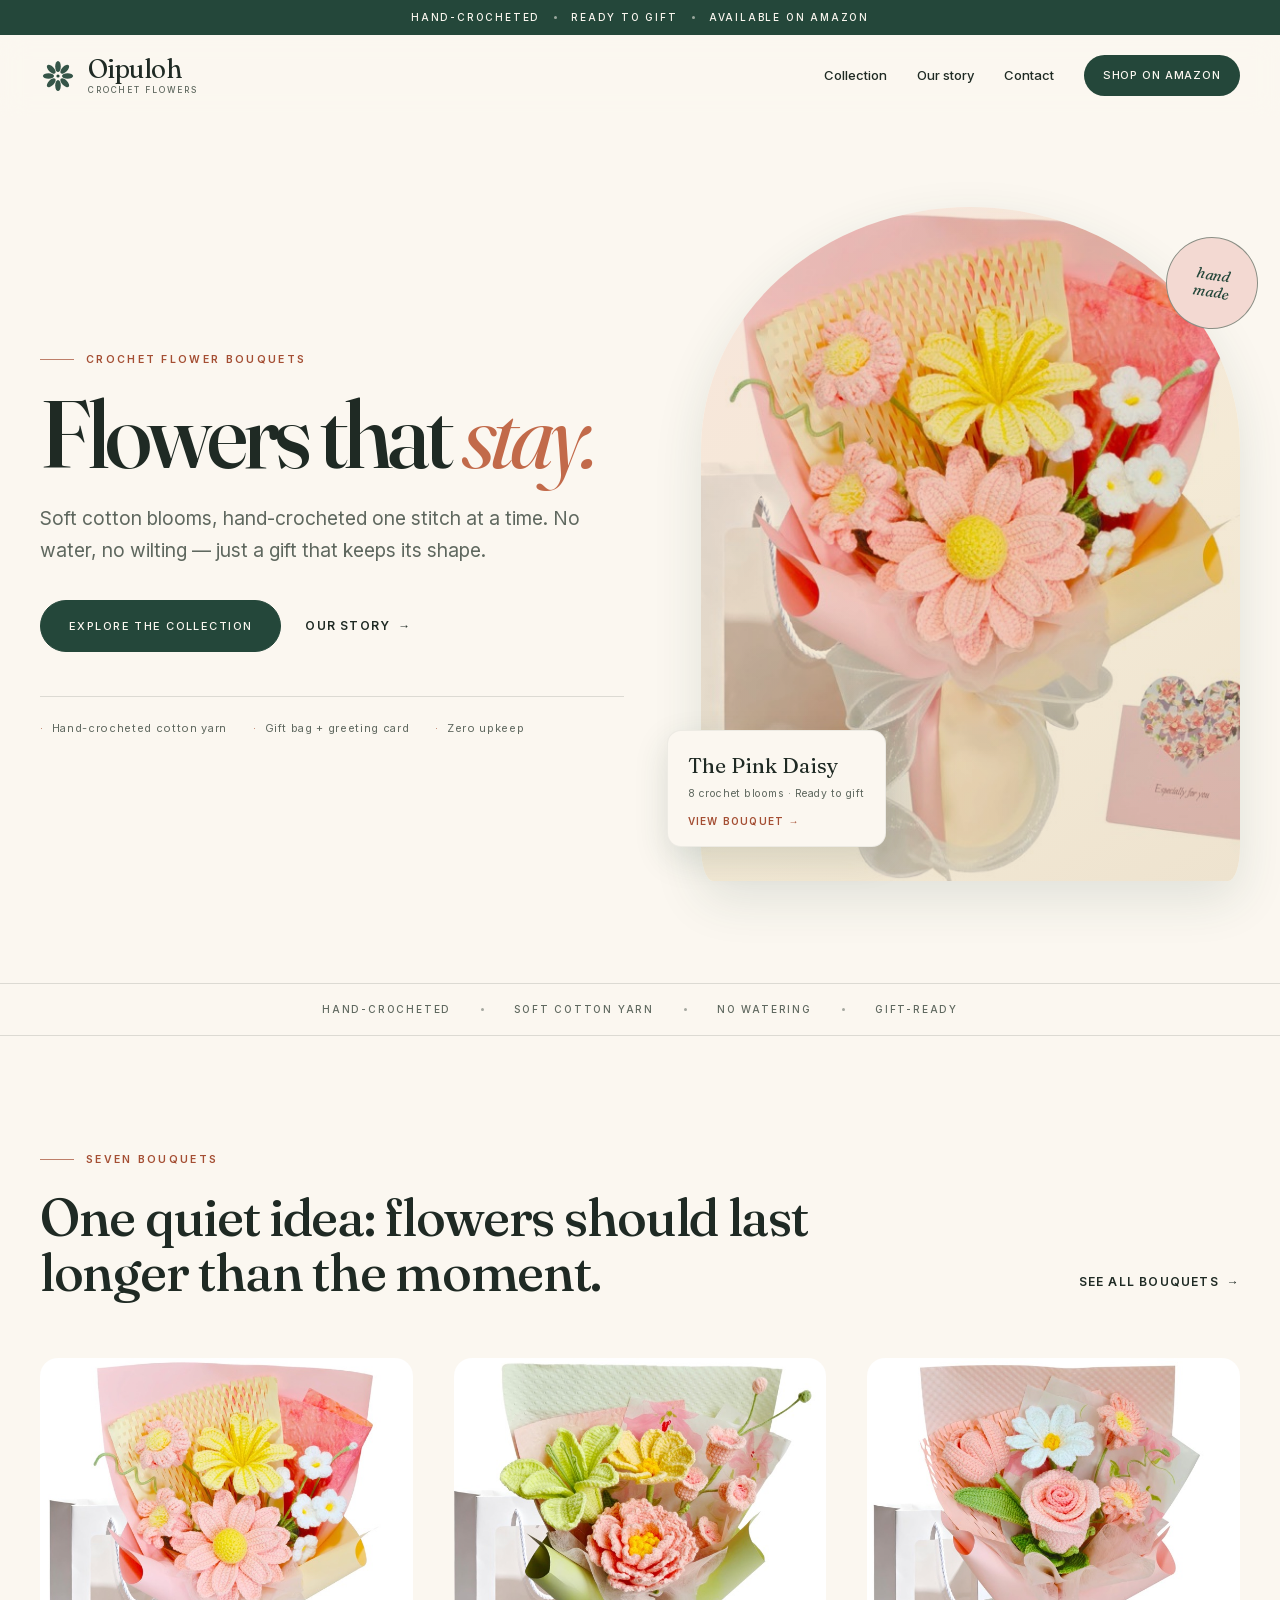
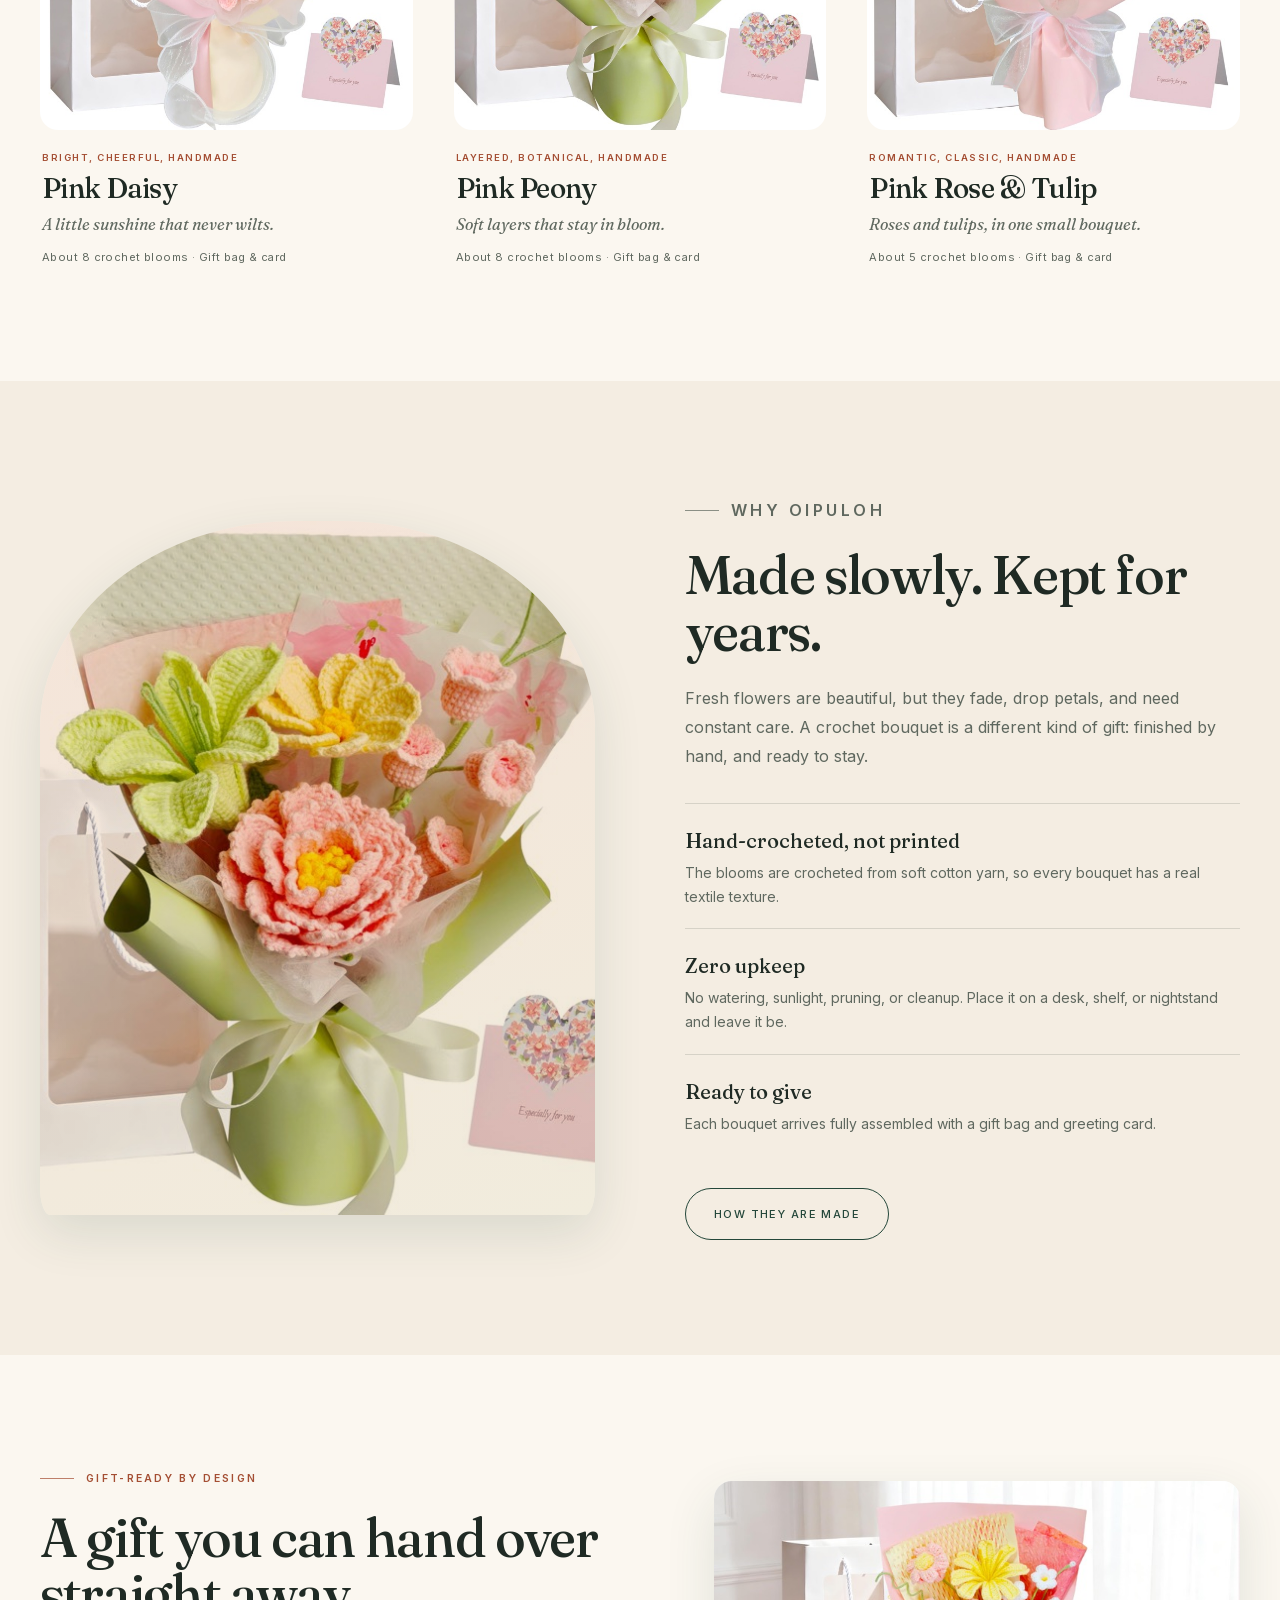
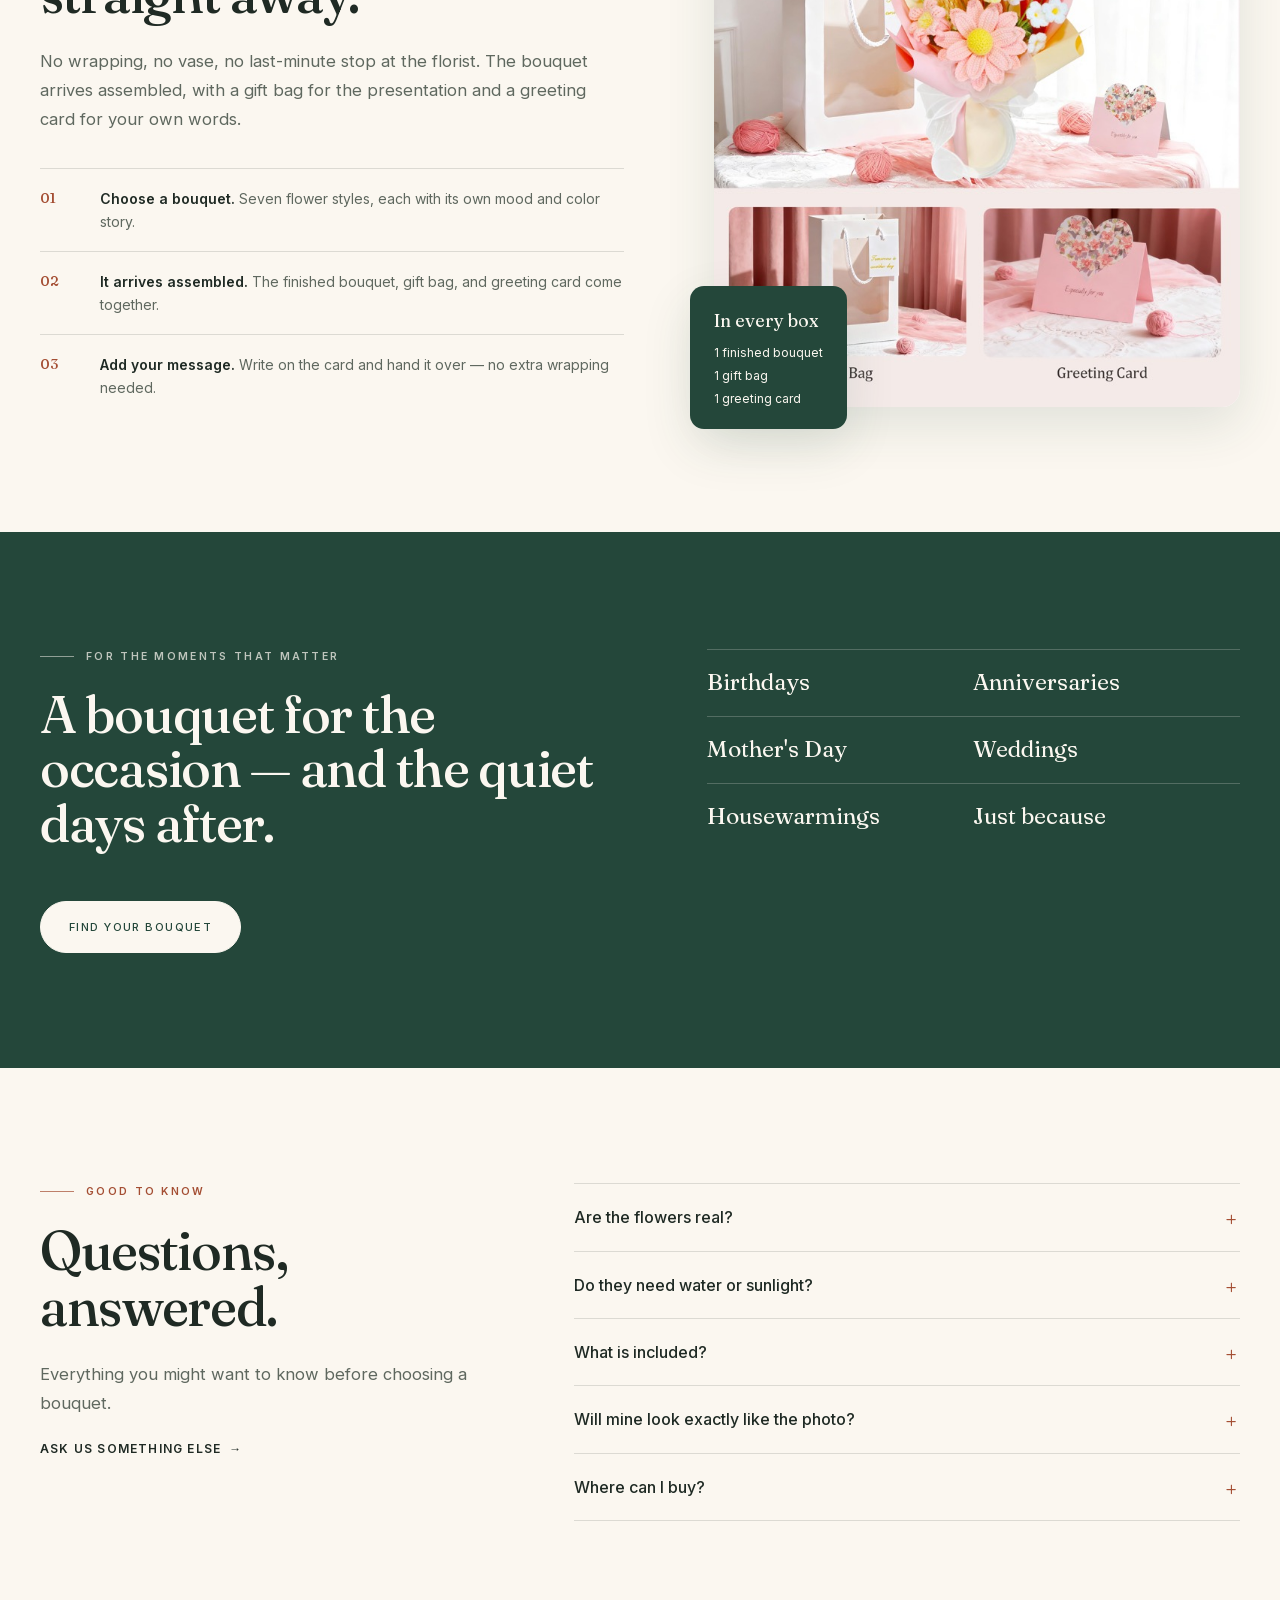
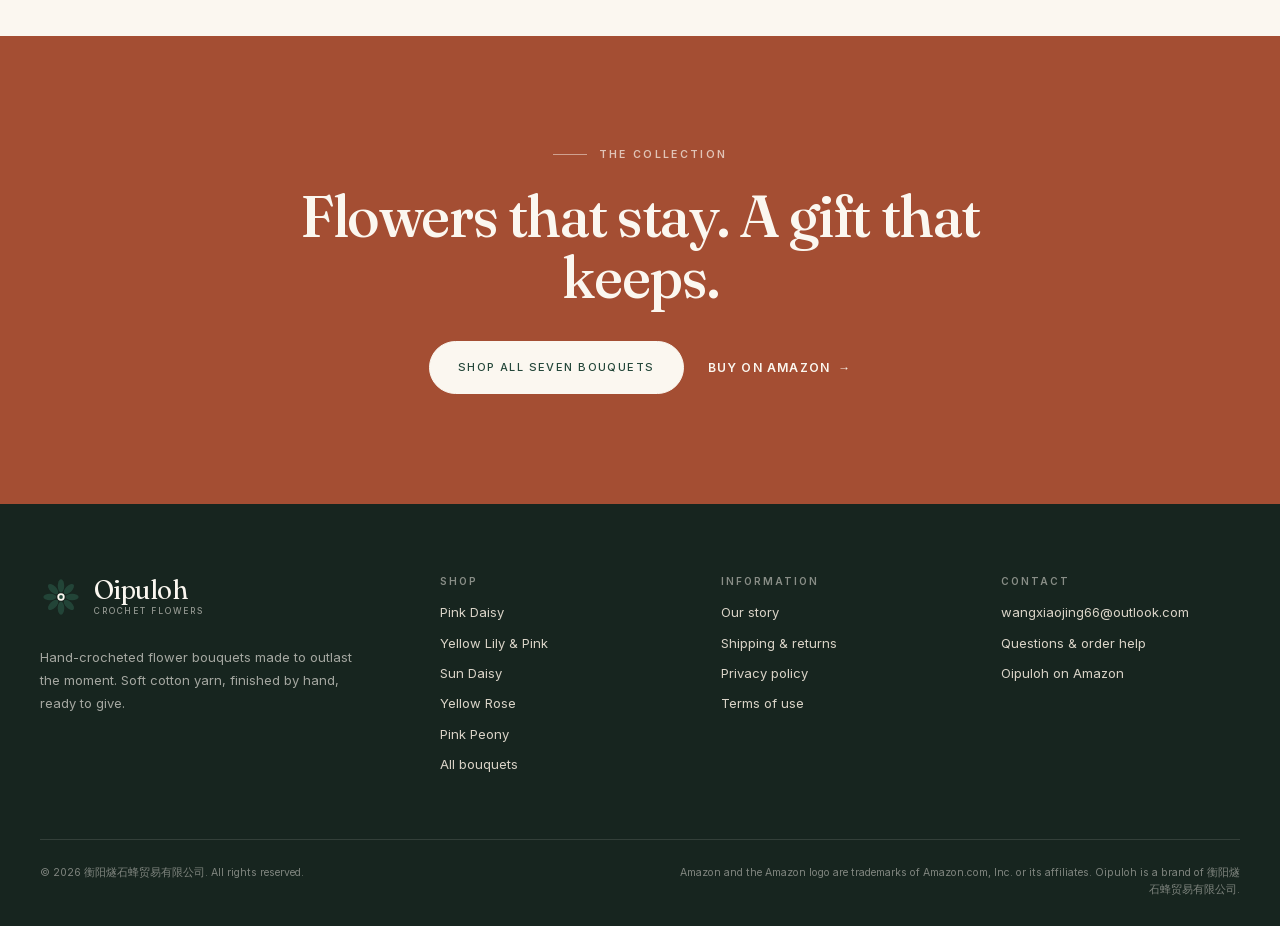
==== index.html @ 3c50ec7c "Oipuloh brand website" ====
<!doctype html>
<html lang="en">
<head>
  <meta charset="utf-8">
  <meta name="viewport" content="width=device-width, initial-scale=1">
  <title>Oipuloh — Hand-crocheted flower bouquets that stay</title>
  <meta name="description" content="Oipuloh makes hand-crocheted flower bouquets from soft cotton yarn. No water, no wilting — each arrives with a gift bag and greeting card.">
  <link rel="canonical" href="https://wangxiaojing66.github.io/oipuloh-site/">
  <meta property="og:type" content="website">
  <meta property="og:site_name" content="Oipuloh">
  <meta property="og:title" content="Oipuloh — Hand-crocheted flower bouquets that stay">
  <meta property="og:description" content="Oipuloh makes hand-crocheted flower bouquets from soft cotton yarn. No water, no wilting — each arrives with a gift bag and greeting card.">
  <meta property="og:url" content="https://wangxiaojing66.github.io/oipuloh-site/">
  <meta property="og:image" content="https://wangxiaojing66.github.io/oipuloh-site/assets/img/daisy-main-1400.jpg">
  <meta name="twitter:card" content="summary_large_image">
  <meta name="theme-color" content="#24473A">
  <link rel="icon" href="assets/img/favicon.svg" type="image/svg+xml">
  <link rel="stylesheet" href="assets/css/styles.css">
  <script>
    if (!new URLSearchParams(location.search).has("static")) document.documentElement.classList.add("js");
  </script>
  <script type="application/ld+json">{"@context":"https://schema.org","@type":"Organization","name":"衡阳燧石蜂贸易有限公司","url":"https://wangxiaojing66.github.io/oipuloh-site/","email":"wangxiaojing66@outlook.com","brand":{"@type":"Brand","name":"Oipuloh"},"logo":"https://wangxiaojing66.github.io/oipuloh-site/assets/img/favicon.svg","description":"Oipuloh makes hand-crocheted flower bouquets from soft cotton yarn. No water, no wilting — each arrives with a gift bag and greeting card."}</script>
</head>
<body class="">
  <a class="skip-link" href="#main">Skip to content</a>
  
<div class="announcement">
  <span>Hand-crocheted</span><span class="dot" aria-hidden="true"></span>
  <span>Ready to gift</span><span class="dot" aria-hidden="true"></span>
  <span>Available on Amazon</span>
</div>
<header class="site-header" id="siteHeader">
  <div class="shell header-inner">
    <a class="brand" href="index.html" aria-label="Oipuloh home">
      <svg class="logo-mark" width="36" height="36" viewBox="0 0 40 40" aria-hidden="true" focusable="false"><g fill="currentColor" opacity=".92"><ellipse cx="20" cy="9.4" rx="3.1" ry="6.2" transform="rotate(0 20 20)"/><ellipse cx="20" cy="9.4" rx="3.1" ry="6.2" transform="rotate(45 20 20)"/><ellipse cx="20" cy="9.4" rx="3.1" ry="6.2" transform="rotate(90 20 20)"/><ellipse cx="20" cy="9.4" rx="3.1" ry="6.2" transform="rotate(135 20 20)"/><ellipse cx="20" cy="9.4" rx="3.1" ry="6.2" transform="rotate(180 20 20)"/><ellipse cx="20" cy="9.4" rx="3.1" ry="6.2" transform="rotate(225 20 20)"/><ellipse cx="20" cy="9.4" rx="3.1" ry="6.2" transform="rotate(270 20 20)"/><ellipse cx="20" cy="9.4" rx="3.1" ry="6.2" transform="rotate(315 20 20)"/></g><circle cx="20" cy="20" r="3.5" fill="var(--paper, #fbf7f0)"/><circle cx="20" cy="20" r="1.8" fill="currentColor"/></svg>
      <span class="brand-type">
        <span class="brand-name">Oipuloh</span>
        <span class="brand-sub">crochet flowers</span>
      </span>
    </a>
    <button class="nav-toggle" type="button" aria-expanded="false" aria-controls="primaryNav">
      <span class="sr-only">Menu</span>
      <span></span><span></span>
    </button>
    <nav class="nav" id="primaryNav" aria-label="Main">
      <a href="collection.html">Collection</a>
      <a href="about.html">Our story</a>
      <a href="contact.html">Contact</a>
      <a class="nav-cta" href="https://www.amazon.com/s?k=Oipuloh" target="_blank" rel="noopener">Shop on Amazon</a>
    </nav>
  </div>
</header>

  <main id="main">

<section class="hero">
  <div class="shell hero-grid">
    <div class="hero-copy">
      <p class="eyebrow"><span class="rule" aria-hidden="true"></span>Crochet flower bouquets</p>
      <h1>Flowers that <em>stay.</em></h1>
      <p class="lede">Soft cotton blooms, hand-crocheted one stitch at a time. No water, no wilting — just a gift that keeps its shape.</p>
      <div class="actions">
        <a class="button" href="collection.html">Explore the collection</a>
        <a class="text-link" href="about.html">Our story <span aria-hidden="true">→</span></a>
      </div>
      <ul class="hero-notes">
        <li>Hand-crocheted cotton yarn</li>
        <li>Gift bag + greeting card</li>
        <li>Zero upkeep</li>
      </ul>
    </div>
    <div class="hero-media">
      <div class="arch arch--hero">
        <img src="assets/img/daisy-main-700.jpg" srcset="assets/img/daisy-main-700.jpg 700w, assets/img/daisy-main-1400.jpg 1400w" sizes="(max-width: 900px) 92vw, 44vw" width="1400" height="1400" alt="Oipuloh Pink Daisy crochet flower bouquet with gift bag and greeting card" loading="eager" decoding="async">
      </div>
      <a class="floating-card" href="product/pink-daisy.html">
        <span class="floating-card-label">The Pink Daisy</span>
        <span class="floating-card-meta">8 crochet blooms · Ready to gift</span>
        <span class="floating-card-link">View bouquet <span aria-hidden="true">→</span></span>
      </a>
      <span class="hero-stamp" aria-hidden="true">hand<br>made</span>
    </div>
  </div>
</section>

<div class="value-strip">
  <div class="shell value-strip-inner">
    <span>Hand-crocheted</span><span class="dot" aria-hidden="true"></span>
    <span>Soft cotton yarn</span><span class="dot" aria-hidden="true"></span>
    <span>No watering</span><span class="dot" aria-hidden="true"></span>
    <span>Gift-ready</span>
  </div>
</div>

<section class="section" id="collection">
  <div class="shell">
    <div class="section-head reveal">
      <div>
        <p class="eyebrow"><span class="rule" aria-hidden="true"></span>Seven bouquets</p>
        <h2>One quiet idea: flowers should last longer than the moment.</h2>
      </div>
      <a class="text-link" href="collection.html">See all bouquets <span aria-hidden="true">→</span></a>
    </div>
    <div class="product-grid product-grid--three">
      
<article class="product-card reveal">
  <a class="product-media" href="product/pink-daisy.html" aria-label="Pink Daisy bouquet">
    <img src="assets/img/daisy-main-700.jpg" srcset="assets/img/daisy-main-700.jpg 700w, assets/img/daisy-main-1400.jpg 1400w" sizes="(max-width: 640px) 88vw, (max-width: 1100px) 44vw, 30vw" width="1400" height="1400" alt="Oipuloh Pink Daisy crochet flower bouquet with a gift bag and greeting card" loading="eager" decoding="async">
  </a>
  <div class="product-card-body">
    <p class="product-kicker">Bright, cheerful, handmade</p>
    <h3><a href="product/pink-daisy.html">Pink Daisy</a></h3>
    <p class="product-tagline">A little sunshine that never wilts.</p>
    <p class="product-meta">About 8 crochet blooms <span aria-hidden="true">·</span> Gift bag &amp; card</p>
  </div>
</article>

<article class="product-card reveal">
  <a class="product-media" href="product/pink-peony.html" aria-label="Pink Peony bouquet">
    <img src="assets/img/peony-main-700.jpg" srcset="assets/img/peony-main-700.jpg 700w, assets/img/peony-main-1400.jpg 1400w" sizes="(max-width: 640px) 88vw, (max-width: 1100px) 44vw, 30vw" width="1400" height="1400" alt="Oipuloh Pink Peony crochet flower bouquet with sage green wrapping" loading="eager" decoding="async">
  </a>
  <div class="product-card-body">
    <p class="product-kicker">Layered, botanical, handmade</p>
    <h3><a href="product/pink-peony.html">Pink Peony</a></h3>
    <p class="product-tagline">Soft layers that stay in bloom.</p>
    <p class="product-meta">About 8 crochet blooms <span aria-hidden="true">·</span> Gift bag &amp; card</p>
  </div>
</article>

<article class="product-card reveal">
  <a class="product-media" href="product/pink-rose-tulip.html" aria-label="Pink Rose &amp; Tulip bouquet">
    <img src="assets/img/tulip-main-700.jpg" srcset="assets/img/tulip-main-700.jpg 700w, assets/img/tulip-main-1400.jpg 1400w" sizes="(max-width: 640px) 88vw, (max-width: 1100px) 44vw, 30vw" width="1400" height="1400" alt="Oipuloh Pink Rose and Tulip crochet flower bouquet" loading="eager" decoding="async">
  </a>
  <div class="product-card-body">
    <p class="product-kicker">Romantic, classic, handmade</p>
    <h3><a href="product/pink-rose-tulip.html">Pink Rose &amp; Tulip</a></h3>
    <p class="product-tagline">Roses and tulips, in one small bouquet.</p>
    <p class="product-meta">About 5 crochet blooms <span aria-hidden="true">·</span> Gift bag &amp; card</p>
  </div>
</article>

    </div>
  </div>
</section>

<section class="section section--tint">
  <div class="shell split">
    <div class="split-media reveal">
      <div class="arch arch--soft">
        <img src="assets/img/peony-main-700.jpg" srcset="assets/img/peony-main-700.jpg 700w, assets/img/peony-main-1400.jpg 1400w" sizes="(max-width: 900px) 92vw, 44vw" width="1400" height="1400" alt="Oipuloh Pink Peony crochet bouquet with sage green wrapping" loading="eager" decoding="async">
      </div>
    </div>
    <div class="split-copy reveal">
      <p class="eyebrow"><span class="rule" aria-hidden="true"></span>Why Oipuloh</p>
      <h2>Made slowly. Kept for years.</h2>
      <p class="lede-sm">Fresh flowers are beautiful, but they fade, drop petals, and need constant care. A crochet bouquet is a different kind of gift: finished by hand, and ready to stay.</p>
      <dl class="value-list">
        <div>
          <dt>Hand-crocheted, not printed</dt>
          <dd>The blooms are crocheted from soft cotton yarn, so every bouquet has a real textile texture.</dd>
        </div>
        <div>
          <dt>Zero upkeep</dt>
          <dd>No watering, sunlight, pruning, or cleanup. Place it on a desk, shelf, or nightstand and leave it be.</dd>
        </div>
        <div>
          <dt>Ready to give</dt>
          <dd>Each bouquet arrives fully assembled with a gift bag and greeting card.</dd>
        </div>
      </dl>
      <a class="button button--ghost" href="about.html">How they are made</a>
    </div>
  </div>
</section>

<section class="section" id="gift">
  <div class="shell gift-grid">
    <div class="gift-copy reveal">
      <p class="eyebrow"><span class="rule" aria-hidden="true"></span>Gift-ready by design</p>
      <h2>A gift you can hand over straight away.</h2>
      <p class="lede-sm">No wrapping, no vase, no last-minute stop at the florist. The bouquet arrives assembled, with a gift bag for the presentation and a greeting card for your own words.</p>
      <ol class="steps">
        <li><span>01</span><p><strong>Choose a bouquet.</strong> Seven flower styles, each with its own mood and color story.</p></li>
        <li><span>02</span><p><strong>It arrives assembled.</strong> The finished bouquet, gift bag, and greeting card come together.</p></li>
        <li><span>03</span><p><strong>Add your message.</strong> Write on the card and hand it over — no extra wrapping needed.</p></li>
      </ol>
    </div>
    <div class="gift-media reveal">
      <div class="gift-photo">
        <img src="assets/img/daisy-alt-700.jpg" srcset="assets/img/daisy-alt-700.jpg 700w, assets/img/daisy-alt-1400.jpg 1400w" sizes="(max-width: 900px) 92vw, 40vw" width="1400" height="1400" alt="Pink Daisy bouquet with clear-window gift bag and heart greeting card" loading="eager" decoding="async">
      </div>
      <div class="gift-note">
        <span class="gift-note-title">In every box</span>
        <span>1 finished bouquet</span>
        <span>1 gift bag</span>
        <span>1 greeting card</span>
      </div>
    </div>
  </div>
</section>

<section class="section section--forest">
  <div class="shell occasions">
    <div class="reveal">
      <p class="eyebrow eyebrow--light"><span class="rule" aria-hidden="true"></span>For the moments that matter</p>
      <h2>A bouquet for the occasion — and the quiet days after.</h2>
    </div>
    <ul class="occasion-list reveal">
      <li>Birthdays</li><li>Anniversaries</li><li>Mother&#x27;s Day</li><li>Weddings</li><li>Housewarmings</li><li>Just because</li>
    </ul>
    <div class="reveal">
      <a class="button button--light" href="collection.html">Find your bouquet</a>
    </div>
  </div>
</section>

<section class="section">
  <div class="shell faq-grid">
    <div class="faq-intro reveal">
      <p class="eyebrow"><span class="rule" aria-hidden="true"></span>Good to know</p>
      <h2>Questions, answered.</h2>
      <p class="lede-sm">Everything you might want to know before choosing a bouquet.</p>
      <a class="text-link" href="contact.html">Ask us something else <span aria-hidden="true">→</span></a>
    </div>
    <div class="faq-list reveal">
      <details>
        <summary>Are the flowers real?</summary>
        <p>They are hand-crocheted from soft cotton yarn — not fresh, dried, or preserved flowers. The texture is textile, and the shape holds.</p>
      </details>
      <details>
        <summary>Do they need water or sunlight?</summary>
        <p>No. The bouquets need no watering, sunlight, pruning, or cleanup. Keep them wherever you would place a small vase.</p>
      </details>
      <details>
        <summary>What is included?</summary>
        <p>One finished bouquet, one gift bag, and one greeting card. The bouquet arrives assembled — it is not a DIY kit.</p>
      </details>
      <details>
        <summary>Will mine look exactly like the photo?</summary>
        <p>Because each bouquet is handmade, stitch detail, flower shape, and color may vary slightly from the photos. That variation is part of the handmade finish.</p>
      </details>
      <details>
        <summary>Where can I buy?</summary>
        <p>Our bouquets are sold on Amazon.com. Price, shipping speed, and availability are shown on each Amazon product page.</p>
      </details>
    </div>
  </div>
</section>

<section class="closing">
  <div class="shell closing-inner reveal">
    <p class="eyebrow eyebrow--light"><span class="rule" aria-hidden="true"></span>The collection</p>
    <h2>Flowers that stay. A gift that keeps.</h2>
    <div class="actions actions--center">
      <a class="button button--light" href="collection.html">Shop all seven bouquets</a>
      <a class="text-link text-link--light" href="https://www.amazon.com/s?k=Oipuloh" target="_blank" rel="noopener">Buy on Amazon <span aria-hidden="true">→</span></a>
    </div>
  </div>
</section>

  </main>
  
<footer class="site-footer">
  <div class="shell footer-grid">
    <div class="footer-brand">
      <a class="brand brand--footer" href="index.html" aria-label="Oipuloh home">
        <svg class="logo-mark" width="42" height="42" viewBox="0 0 40 40" aria-hidden="true" focusable="false"><g fill="currentColor" opacity=".92"><ellipse cx="20" cy="9.4" rx="3.1" ry="6.2" transform="rotate(0 20 20)"/><ellipse cx="20" cy="9.4" rx="3.1" ry="6.2" transform="rotate(45 20 20)"/><ellipse cx="20" cy="9.4" rx="3.1" ry="6.2" transform="rotate(90 20 20)"/><ellipse cx="20" cy="9.4" rx="3.1" ry="6.2" transform="rotate(135 20 20)"/><ellipse cx="20" cy="9.4" rx="3.1" ry="6.2" transform="rotate(180 20 20)"/><ellipse cx="20" cy="9.4" rx="3.1" ry="6.2" transform="rotate(225 20 20)"/><ellipse cx="20" cy="9.4" rx="3.1" ry="6.2" transform="rotate(270 20 20)"/><ellipse cx="20" cy="9.4" rx="3.1" ry="6.2" transform="rotate(315 20 20)"/></g><circle cx="20" cy="20" r="3.5" fill="var(--paper, #fbf7f0)"/><circle cx="20" cy="20" r="1.8" fill="currentColor"/></svg>
        <span class="brand-type">
          <span class="brand-name">Oipuloh</span>
          <span class="brand-sub">crochet flowers</span>
        </span>
      </a>
      <p>Hand-crocheted flower bouquets made to outlast the moment. Soft cotton yarn, finished by hand, ready to give.</p>
    </div>
    <div>
      <h2 class="footer-title">Shop</h2>
      <ul class="footer-list">
        <li><a href="product/pink-daisy.html">Pink Daisy</a></li><li><a href="product/yellow-lily-pink.html">Yellow Lily &amp; Pink</a></li><li><a href="product/sun-daisy.html">Sun Daisy</a></li><li><a href="product/yellow-rose.html">Yellow Rose</a></li><li><a href="product/pink-peony.html">Pink Peony</a></li>
        <li><a href="collection.html">All bouquets</a></li>
      </ul>
    </div>
    <div>
      <h2 class="footer-title">Information</h2>
      <ul class="footer-list">
        <li><a href="about.html">Our story</a></li>
        <li><a href="shipping.html">Shipping &amp; returns</a></li>
        <li><a href="privacy.html">Privacy policy</a></li>
        <li><a href="terms.html">Terms of use</a></li>
      </ul>
    </div>
    <div>
      <h2 class="footer-title">Contact</h2>
      <ul class="footer-list">
        <li><a href="mailto:wangxiaojing66@outlook.com">wangxiaojing66@outlook.com</a></li>
        <li><a href="contact.html">Questions &amp; order help</a></li>
        <li><a href="https://www.amazon.com/s?k=Oipuloh" target="_blank" rel="noopener">Oipuloh on Amazon</a></li>
      </ul>
    </div>
  </div>
  <div class="shell footer-bottom">
    <p>&copy; 2026 衡阳燧石蜂贸易有限公司. All rights reserved.</p>
    <p class="fine">Amazon and the Amazon logo are trademarks of Amazon.com, Inc. or its affiliates. Oipuloh is a brand of 衡阳燧石蜂贸易有限公司.</p>
  </div>
</footer>

  <script src="assets/js/site.js" defer></script>
</body>
</html>
---- assets/css/styles.css ----
@font-face {
  font-family: "Fraunces";
  font-style: normal;
  font-weight: 100 900;
  font-display: swap;
  src: url("../fonts/fraunces-latin.woff2") format("woff2");
}

@font-face {
  font-family: "Fraunces";
  font-style: italic;
  font-weight: 100 900;
  font-display: swap;
  src: url("../fonts/fraunces-italic-latin.woff2") format("woff2");
}

@font-face {
  font-family: "Inter";
  font-style: normal;
  font-weight: 100 900;
  font-display: swap;
  src: url("../fonts/inter-latin.woff2") format("woff2");
}

:root {
  --paper: #fbf7f0;
  --paper-deep: #f4ede2;
  --ink: #1f2a24;
  --muted: #5f685f;
  --forest: #24473a;
  --forest-deep: #17251f;
  --terracotta: #a44e33;
  --terracotta-soft: #c26a4a;
  --blush: #f3d9d2;
  --line: rgba(31, 42, 36, 0.14);
  --line-light: rgba(251, 247, 240, 0.22);
  --shadow: 0 18px 50px rgba(36, 71, 58, 0.12);
  --serif: "Fraunces", "Iowan Old Style", "Palatino Linotype", "Songti SC", "Noto Serif CJK SC", Georgia, serif;
  --sans: "Inter", -apple-system, BlinkMacSystemFont, "Segoe UI", "PingFang SC", "Hiragino Sans GB", "Microsoft YaHei", Helvetica, Arial, sans-serif;
}

*,
*::before,
*::after {
  box-sizing: border-box;
}

html {
  scroll-behavior: smooth;
}

body {
  margin: 0;
  background: var(--paper);
  color: var(--ink);
  font-family: var(--sans);
  font-size: 16px;
  line-height: 1.65;
  -webkit-font-smoothing: antialiased;
  text-rendering: optimizeLegibility;
}

img {
  display: block;
  max-width: 100%;
  height: auto;
}

a {
  color: inherit;
  text-decoration-thickness: 1px;
  text-underline-offset: 4px;
}

button {
  font: inherit;
  color: inherit;
}

h1,
h2,
h3 {
  margin: 0;
  font-family: var(--serif);
  font-weight: 500;
  letter-spacing: -0.025em;
  line-height: 1.05;
}

p {
  margin: 0 0 1em;
}

p:last-child {
  margin-bottom: 0;
}

.shell {
  width: min(1200px, calc(100% - 56px));
  margin: 0 auto;
}

.narrow {
  max-width: 760px;
}

.center {
  text-align: center;
}

.sr-only {
  position: absolute;
  width: 1px;
  height: 1px;
  padding: 0;
  margin: -1px;
  overflow: hidden;
  clip: rect(0, 0, 0, 0);
  white-space: nowrap;
  border: 0;
}

.skip-link {
  position: fixed;
  top: 12px;
  left: 12px;
  z-index: 100;
  padding: 10px 16px;
  border-radius: 999px;
  background: var(--ink);
  color: var(--paper);
  font-size: 12px;
  transform: translateY(-160%);
  transition: transform 0.2s ease;
}

.skip-link:focus {
  transform: translateY(0);
}

:focus-visible {
  outline: 2px solid var(--terracotta-soft);
  outline-offset: 4px;
}

.announcement {
  display: flex;
  align-items: center;
  justify-content: center;
  gap: 14px;
  padding: 9px 18px;
  background: var(--forest);
  color: var(--paper);
  font-size: 10px;
  font-weight: 500;
  letter-spacing: 0.18em;
  text-transform: uppercase;
}

.dot {
  width: 3px;
  height: 3px;
  border-radius: 50%;
  background: currentColor;
  opacity: 0.55;
}

.site-header {
  position: sticky;
  top: 0;
  z-index: 40;
  background: rgba(251, 247, 240, 0.88);
  border-bottom: 1px solid transparent;
  backdrop-filter: blur(14px);
  transition: border-color 0.25s ease, box-shadow 0.25s ease;
}

.site-header.is-scrolled {
  border-bottom-color: var(--line);
  box-shadow: 0 10px 30px rgba(36, 71, 58, 0.06);
}

.header-inner {
  display: flex;
  align-items: center;
  justify-content: space-between;
  gap: 24px;
  min-height: 82px;
}

.brand {
  display: inline-flex;
  align-items: center;
  gap: 12px;
  text-decoration: none;
}

.logo-mark {
  flex: none;
  color: var(--forest);
}

.brand-type {
  display: flex;
  flex-direction: column;
  line-height: 1;
}

.brand-name {
  font-family: var(--serif);
  font-size: 26px;
  letter-spacing: -0.02em;
}

.brand-sub {
  margin-top: 4px;
  font-size: 8.5px;
  font-weight: 500;
  letter-spacing: 0.22em;
  text-transform: uppercase;
  color: var(--muted);
}

.nav {
  display: flex;
  align-items: center;
  gap: 30px;
  font-size: 13px;
  font-weight: 500;
}

.nav > a {
  position: relative;
  text-decoration: none;
}

.nav > a:not(.nav-cta)::after {
  content: "";
  position: absolute;
  left: 0;
  right: 0;
  bottom: -5px;
  height: 1px;
  background: currentColor;
  transform: scaleX(0);
  transform-origin: left;
  transition: transform 0.25s ease;
}

.nav > a:not(.nav-cta):hover::after,
.nav > a[aria-current="page"]:not(.nav-cta)::after {
  transform: scaleX(1);
}

.nav-cta {
  padding: 11px 19px;
  border-radius: 999px;
  background: var(--forest);
  color: var(--paper);
  font-size: 11px;
  letter-spacing: 0.08em;
  text-transform: uppercase;
  transition: background 0.2s ease, transform 0.2s ease;
}

.nav-cta:hover {
  background: var(--forest-deep);
  transform: translateY(-1px);
}

.nav-toggle {
  display: none;
  width: 42px;
  height: 42px;
  padding: 0;
  border: 1px solid var(--line);
  border-radius: 50%;
  background: transparent;
  cursor: pointer;
}

.nav-toggle span:not(.sr-only) {
  display: block;
  width: 16px;
  height: 1px;
  margin: 4px auto;
  background: var(--ink);
  transition: transform 0.2s ease;
}

.nav-toggle[aria-expanded="true"] span:nth-of-type(2) {
  transform: translateY(2.5px) rotate(45deg);
}

.nav-toggle[aria-expanded="true"] span:nth-of-type(3) {
  transform: translateY(-2.5px) rotate(-45deg);
}

.hero {
  padding: clamp(52px, 7vw, 92px) 0 clamp(64px, 8vw, 108px);
}

.hero-grid {
  display: grid;
  grid-template-columns: 1.04fr 0.96fr;
  gap: clamp(40px, 6vw, 84px);
  align-items: center;
}

.eyebrow {
  display: flex;
  align-items: center;
  gap: 12px;
  margin: 0 0 22px;
  color: var(--terracotta);
  font-size: 10.5px;
  font-weight: 600;
  letter-spacing: 0.22em;
  text-transform: uppercase;
}

.eyebrow--light {
  color: rgba(251, 247, 240, 0.72);
}

.eyebrow--center {
  justify-content: center;
}

.rule {
  display: inline-block;
  width: 34px;
  height: 1px;
  background: currentColor;
  opacity: 0.7;
}

.hero h1 {
  margin-bottom: 26px;
  font-size: clamp(58px, 7.4vw, 106px);
  line-height: 0.92;
  letter-spacing: -0.045em;
}

.hero h1 em {
  color: var(--terracotta-soft);
  font-style: italic;
  font-weight: 400;
}

.lede {
  max-width: 540px;
  color: var(--muted);
  font-size: clamp(17px, 1.5vw, 20px);
  line-height: 1.65;
}

.lede-sm {
  max-width: 600px;
  color: var(--muted);
  font-size: 16.5px;
  line-height: 1.75;
}

.actions {
  display: flex;
  flex-wrap: wrap;
  align-items: center;
  gap: 24px;
  margin-top: 34px;
}

.actions--center {
  justify-content: center;
}

.button {
  display: inline-flex;
  align-items: center;
  justify-content: center;
  gap: 10px;
  padding: 16px 28px;
  border: 1px solid var(--forest);
  border-radius: 999px;
  background: var(--forest);
  color: var(--paper);
  font-size: 11px;
  font-weight: 500;
  letter-spacing: 0.13em;
  text-decoration: none;
  text-transform: uppercase;
  transition: background 0.2s ease, color 0.2s ease, transform 0.2s ease;
}

.button:hover {
  background: var(--forest-deep);
  transform: translateY(-2px);
}

.button--ghost {
  background: transparent;
  color: var(--forest);
}

.button--ghost:hover {
  background: var(--forest);
  color: var(--paper);
}

.button--light {
  border-color: var(--paper);
  background: var(--paper);
  color: var(--forest);
}

.button--light:hover {
  background: transparent;
  color: var(--paper);
}

.button--wide {
  width: 100%;
}

.text-link {
  display: inline-flex;
  align-items: center;
  gap: 8px;
  font-size: 12px;
  font-weight: 600;
  letter-spacing: 0.1em;
  text-decoration: none;
  text-transform: uppercase;
}

.text-link span {
  transition: transform 0.2s ease;
}

.text-link:hover span {
  transform: translateX(4px);
}

.text-link--light {
  color: var(--paper);
}

.hero-notes {
  display: flex;
  flex-wrap: wrap;
  gap: 10px 26px;
  margin: 44px 0 0;
  padding: 22px 0 0;
  border-top: 1px solid var(--line);
  list-style: none;
  color: var(--muted);
  font-size: 11px;
  letter-spacing: 0.06em;
}

.hero-notes li::before {
  content: "·";
  margin-right: 8px;
  color: var(--terracotta);
}

.hero-media {
  position: relative;
}

.arch {
  overflow: hidden;
  border-radius: 50% 50% 12px 12px / 36% 36% 5% 5%;
  background: #fff;
  box-shadow: var(--shadow);
}

.arch img {
  width: 100%;
  height: 100%;
  object-fit: cover;
}

.arch--hero {
  aspect-ratio: 4 / 5;
  background: linear-gradient(150deg, #f8e5dc 0%, #f4ead6 55%, #eee3cf 100%);
}

.arch--hero img {
  mix-blend-mode: multiply;
}

.arch--soft {
  aspect-ratio: 4 / 5;
  border-radius: 46% 46% 10px 10px / 30% 30% 4% 4%;
  background: linear-gradient(160deg, #f5e4d9 0%, #f1ecdd 100%);
}

.arch--soft img {
  mix-blend-mode: multiply;
}

.floating-card {
  position: absolute;
  left: -34px;
  bottom: 34px;
  display: grid;
  gap: 3px;
  min-width: 210px;
  padding: 17px 20px;
  border: 1px solid rgba(31, 42, 36, 0.06);
  border-radius: 14px;
  background: var(--paper);
  box-shadow: 0 12px 34px rgba(36, 71, 58, 0.14);
  text-decoration: none;
}

.floating-card-label {
  font-family: var(--serif);
  font-size: 21px;
}

.floating-card-meta {
  color: var(--muted);
  font-size: 10.5px;
  letter-spacing: 0.05em;
}

.floating-card-link {
  margin-top: 7px;
  color: var(--terracotta);
  font-size: 10px;
  font-weight: 600;
  letter-spacing: 0.12em;
  text-transform: uppercase;
}

.hero-stamp {
  position: absolute;
  top: 30px;
  right: -18px;
  display: flex;
  align-items: center;
  justify-content: center;
  width: 92px;
  height: 92px;
  border: 1px solid rgba(36, 71, 58, 0.5);
  border-radius: 50%;
  background: var(--blush);
  color: var(--forest);
  font-family: var(--serif);
  font-size: 15px;
  font-style: italic;
  line-height: 1.15;
  text-align: center;
  transform: rotate(9deg);
}

.value-strip {
  border-top: 1px solid var(--line);
  border-bottom: 1px solid var(--line);
}

.value-strip-inner {
  display: flex;
  flex-wrap: wrap;
  align-items: center;
  justify-content: center;
  gap: 14px 30px;
  padding: 17px 0;
  color: var(--muted);
  font-size: 10px;
  font-weight: 500;
  letter-spacing: 0.18em;
  text-transform: uppercase;
}

.section {
  padding: clamp(72px, 9vw, 118px) 0;
}

.section--top-tight {
  padding-top: clamp(28px, 4vw, 52px);
}

.section--tint {
  background: var(--paper-deep);
}

.section--forest {
  background: var(--forest);
  color: var(--paper);
}

.section-head {
  display: flex;
  align-items: flex-end;
  justify-content: space-between;
  gap: 36px;
  margin-bottom: clamp(36px, 5vw, 58px);
}

.section-head h2 {
  max-width: 780px;
  font-size: clamp(34px, 4.2vw, 52px);
}

.section-head .text-link {
  flex: none;
  padding-bottom: 8px;
}

.product-grid {
  display: grid;
  grid-template-columns: repeat(3, 1fr);
  gap: clamp(24px, 3.2vw, 42px);
}

.product-card {
  min-width: 0;
}

.product-media {
  display: block;
  overflow: hidden;
  aspect-ratio: 1;
  border-radius: 18px;
  background: #fff;
}

.product-media img {
  width: 100%;
  height: 100%;
  object-fit: cover;
  transition: transform 0.7s cubic-bezier(0.2, 0.6, 0.2, 1);
}

.product-card:hover .product-media img {
  transform: scale(1.035);
}

.product-card-body {
  padding: 20px 2px 0;
}

.product-kicker {
  margin-bottom: 8px;
  color: var(--terracotta);
  font-size: 9.5px;
  font-weight: 600;
  letter-spacing: 0.16em;
  text-transform: uppercase;
}

.product-card h3 {
  font-size: 28px;
}

.product-card h3 a {
  text-decoration: none;
}

.product-tagline {
  margin: 8px 0 10px;
  color: var(--muted);
  font-family: var(--serif);
  font-size: 16px;
  font-style: italic;
}

.product-tagline--large {
  margin: 14px 0 26px;
  font-size: 23px;
}

.product-meta {
  margin: 0;
  color: var(--muted);
  font-size: 11px;
  letter-spacing: 0.04em;
}

.split {
  display: grid;
  grid-template-columns: 1fr 1fr;
  gap: clamp(44px, 7vw, 92px);
  align-items: center;
}

.split--wide {
  grid-template-columns: 0.9fr 1.1fr;
}

.split-copy h2,
.faq-intro h2,
.gift-copy h2 {
  margin-bottom: 24px;
  font-size: clamp(36px, 4.4vw, 54px);
}

.split-copy p {
  color: var(--muted);
  font-size: 16px;
  line-height: 1.8;
}

.value-list {
  margin: 32px 0;
}

.value-list > div {
  padding: 20px 0;
  border-top: 1px solid var(--line);
}

.value-list dt {
  margin-bottom: 4px;
  font-family: var(--serif);
  font-size: 20px;
  font-weight: 500;
}

.value-list dd {
  margin: 0;
  color: var(--muted);
  font-size: 14px;
  line-height: 1.7;
}

.gift-grid {
  display: grid;
  grid-template-columns: 1fr 0.9fr;
  gap: clamp(44px, 7vw, 96px);
  align-items: center;
}

.steps {
  margin: 34px 0 0;
  padding: 0;
  list-style: none;
}

.steps li {
  display: grid;
  grid-template-columns: 44px 1fr;
  gap: 16px;
  padding: 18px 0;
  border-top: 1px solid var(--line);
}

.steps li > span {
  color: var(--terracotta);
  font-family: var(--serif);
  font-size: 14px;
}

.steps p {
  margin: 0;
  color: var(--muted);
  font-size: 14px;
}

.steps strong {
  color: var(--ink);
  font-weight: 600;
}

.gift-media {
  position: relative;
}

.gift-photo {
  overflow: hidden;
  border-radius: 18px;
  background: #fff;
  box-shadow: var(--shadow);
}

.gift-note {
  position: absolute;
  left: -24px;
  bottom: -22px;
  display: grid;
  gap: 3px;
  padding: 20px 24px;
  border-radius: 14px;
  background: var(--forest);
  color: var(--paper);
  font-size: 12px;
  box-shadow: var(--shadow);
}

.gift-note-title {
  margin-bottom: 5px;
  font-family: var(--serif);
  font-size: 18px;
}

.occasions {
  display: grid;
  grid-template-columns: 1.1fr 1fr;
  gap: 50px 80px;
  align-items: center;
}

.occasions h2 {
  font-size: clamp(34px, 4.2vw, 52px);
}

.occasion-list {
  display: grid;
  grid-template-columns: 1fr 1fr;
  margin: 0;
  padding: 0;
  list-style: none;
}

.occasion-list li {
  padding: 14px 0;
  border-top: 1px solid var(--line-light);
  font-family: var(--serif);
  font-size: 23px;
}

.faq-grid {
  display: grid;
  grid-template-columns: 0.8fr 1.2fr;
  gap: clamp(44px, 7vw, 96px);
  align-items: start;
}

.faq-list details {
  border-top: 1px solid var(--line);
}

.faq-list details:last-child {
  border-bottom: 1px solid var(--line);
}

.faq-list summary {
  position: relative;
  padding: 20px 34px 20px 0;
  cursor: pointer;
  font-size: 16px;
  font-weight: 500;
  list-style: none;
}

.faq-list summary::-webkit-details-marker {
  display: none;
}

.faq-list summary::after {
  content: "+";
  position: absolute;
  top: 17px;
  right: 2px;
  color: var(--terracotta);
  font-family: var(--serif);
  font-size: 22px;
  transition: transform 0.2s ease;
}

.faq-list details[open] summary::after {
  transform: rotate(45deg);
}

.faq-list details p {
  padding: 0 40px 22px 0;
  color: var(--muted);
  font-size: 14.5px;
}

.closing {
  padding: clamp(70px, 9vw, 110px) 0;
  background: var(--terracotta);
  color: var(--paper);
  text-align: center;
}

.closing--short {
  padding: clamp(56px, 7vw, 84px) 0;
}

.closing h2 {
  max-width: 780px;
  margin: 0 auto 30px;
  font-size: clamp(36px, 4.8vw, 58px);
}

.closing .eyebrow {
  justify-content: center;
  color: rgba(251, 247, 240, 0.7);
}

.closing .button--light:hover {
  border-color: var(--paper);
}

.site-footer {
  padding: 72px 0 28px;
  background: var(--forest-deep);
  color: #d9d3c7;
  font-size: 13px;
}

.footer-grid {
  display: grid;
  grid-template-columns: 1.5fr 1fr 1fr 1fr;
  gap: 42px;
  padding-bottom: 54px;
}

.brand--footer {
  color: var(--paper);
}

.brand--footer .brand-sub {
  color: rgba(251, 247, 240, 0.55);
}

.footer-brand p {
  max-width: 320px;
  margin-top: 22px;
  color: rgba(251, 247, 240, 0.62);
  font-size: 13px;
  line-height: 1.75;
}

.footer-title {
  margin-bottom: 16px;
  font-family: var(--sans);
  font-size: 10px;
  font-weight: 600;
  letter-spacing: 0.2em;
  text-transform: uppercase;
  color: rgba(251, 247, 240, 0.5);
}

.footer-list {
  margin: 0;
  padding: 0;
  list-style: none;
}

.footer-list li {
  margin: 9px 0;
}

.footer-list a {
  color: #d9d3c7;
  text-decoration: none;
}

.footer-list a:hover {
  color: #fff;
  text-decoration: underline;
}

.footer-bottom {
  display: flex;
  align-items: flex-start;
  justify-content: space-between;
  gap: 30px;
  padding-top: 24px;
  border-top: 1px solid rgba(251, 247, 240, 0.12);
  color: rgba(251, 247, 240, 0.45);
  font-size: 10.5px;
}

.footer-bottom p {
  margin: 0;
}

.footer-bottom .fine {
  max-width: 560px;
  text-align: right;
}

.page-hero {
  padding: clamp(64px, 8vw, 100px) 0 clamp(44px, 5vw, 64px);
}

.page-hero--about {
  background:
    radial-gradient(circle at 80% 20%, rgba(243, 217, 210, 0.7), transparent 38%),
    var(--paper);
}

.page-hero--small {
  padding-bottom: 28px;
}

.page-hero-inner {
  max-width: 900px;
}

.page-hero h1 {
  margin-bottom: 24px;
  font-size: clamp(48px, 6.4vw, 84px);
  line-height: 0.98;
}

.page-hero .lede {
  max-width: 680px;
}

.collection-note {
  display: flex;
  flex-wrap: wrap;
  align-items: center;
  justify-content: space-between;
  gap: 16px 30px;
  margin-bottom: 42px;
  padding-bottom: 20px;
  border-bottom: 1px solid var(--line);
}

.collection-note p {
  margin: 0;
  color: var(--muted);
  font-size: 12px;
}

.breadcrumb {
  display: flex;
  flex-wrap: wrap;
  gap: 9px;
  padding-top: 24px;
  color: var(--muted);
  font-size: 11px;
}

.breadcrumb a {
  text-decoration: none;
}

.breadcrumb a:hover {
  text-decoration: underline;
}

.product-layout {
  display: grid;
  grid-template-columns: 1.05fr 0.95fr;
  gap: clamp(40px, 6vw, 76px);
  align-items: start;
}

.gallery-main {
  overflow: hidden;
  aspect-ratio: 1;
  border-radius: 20px;
  background: #fff;
}

.gallery-main img {
  width: 100%;
  height: 100%;
  object-fit: cover;
}

.gallery-thumbs {
  display: flex;
  gap: 12px;
  margin-top: 14px;
}

.thumb {
  width: 84px;
  height: 84px;
  padding: 0;
  overflow: hidden;
  border: 1px solid var(--line);
  border-radius: 10px;
  background: #fff;
  cursor: pointer;
  opacity: 0.65;
  transition: opacity 0.2s ease, border-color 0.2s ease;
}

.thumb img {
  width: 100%;
  height: 100%;
  object-fit: cover;
}

.thumb:hover,
.thumb.is-active {
  border-color: var(--forest);
  opacity: 1;
}

.product-info h1 {
  font-size: clamp(44px, 5vw, 64px);
}

.product-description {
  margin-bottom: 28px;
}

.product-description p {
  color: var(--muted);
  font-size: 15.5px;
  line-height: 1.8;
}

.fine-print {
  margin: 10px 0 30px;
  color: var(--muted);
  font-size: 10.5px;
  text-align: center;
}

.detail-list {
  margin: 0 0 28px;
}

.detail-list > div {
  display: grid;
  grid-template-columns: 108px 1fr;
  gap: 16px;
  padding: 12px 0;
  border-top: 1px solid var(--line);
}

.detail-list dt {
  color: var(--muted);
  font-size: 9.5px;
  font-weight: 600;
  letter-spacing: 0.14em;
  text-transform: uppercase;
}

.detail-list dd {
  margin: 0;
  font-size: 13.5px;
}

.product-accordions details {
  border-top: 1px solid var(--line);
}

.product-accordions details:last-child {
  border-bottom: 1px solid var(--line);
}

.product-accordions summary {
  padding: 15px 0;
  cursor: pointer;
  font-size: 13px;
  font-weight: 500;
}

.product-accordions p {
  padding-bottom: 16px;
  color: var(--muted);
  font-size: 13.5px;
}

.occasion-tags {
  margin-top: 26px;
}

.occasion-tags-title {
  display: block;
  margin-bottom: 10px;
  color: var(--muted);
  font-size: 9.5px;
  font-weight: 600;
  letter-spacing: 0.14em;
  text-transform: uppercase;
}

.occasion-tags ul {
  display: flex;
  flex-wrap: wrap;
  gap: 7px;
  margin: 0;
  padding: 0;
  list-style: none;
}

.occasion-tags li {
  padding: 6px 12px;
  border: 1px solid var(--line);
  border-radius: 999px;
  color: var(--muted);
  font-size: 11px;
}

.product-story {
  display: grid;
  grid-template-columns: 0.85fr 1.15fr;
  gap: clamp(40px, 6vw, 84px);
}

.product-story h2 {
  font-size: clamp(34px, 4.2vw, 50px);
}

.product-story p {
  color: var(--muted);
  font-size: 16px;
  line-height: 1.8;
}

.process-grid {
  display: grid;
  grid-template-columns: repeat(4, 1fr);
  gap: 30px;
  margin: 0;
  padding: 0;
  list-style: none;
}

.process-grid li {
  padding-top: 18px;
  border-top: 1px solid var(--line);
}

.process-grid span {
  display: block;
  margin-bottom: 20px;
  color: var(--terracotta);
  font-family: var(--serif);
  font-size: 13px;
}

.process-grid h3 {
  margin-bottom: 10px;
  font-size: 27px;
}

.process-grid p {
  color: var(--muted);
  font-size: 13.5px;
}

.values-grid {
  display: grid;
  grid-template-columns: 0.8fr 1.2fr;
  gap: clamp(40px, 7vw, 96px);
}

.values-grid h2 {
  font-size: clamp(36px, 4.4vw, 54px);
}

.value-list--large dt {
  font-size: 26px;
}

.value-list--large dd {
  font-size: 15px;
}

.contact-grid {
  display: grid;
  grid-template-columns: 1.05fr 0.95fr;
  gap: clamp(40px, 6vw, 80px);
}

.contact-card {
  padding: clamp(32px, 4vw, 54px);
  border-radius: 20px;
  background: var(--paper-deep);
}

.contact-card h2 {
  margin-bottom: 18px;
  font-size: clamp(20px, 2.2vw, 30px);
  letter-spacing: -0.01em;
  overflow-wrap: anywhere;
}

.contact-card h2 a {
  text-decoration: none;
}

.contact-card p {
  margin-bottom: 26px;
  color: var(--muted);
  font-size: 15px;
}

.contact-side {
  display: grid;
  gap: 30px;
  align-content: start;
}

.contact-side > div {
  padding-bottom: 28px;
  border-bottom: 1px solid var(--line);
}

.contact-side h3 {
  margin-bottom: 8px;
  font-size: 24px;
}

.contact-side p {
  color: var(--muted);
  font-size: 14px;
}

.prose {
  max-width: 760px;
}

.prose h2 {
  margin: 42px 0 12px;
  font-size: 28px;
}

.prose h2:first-child {
  margin-top: 0;
}

.prose p {
  color: var(--muted);
  font-size: 15.5px;
  line-height: 1.8;
}

.prose a {
  color: var(--terracotta);
}

.reveal {
  opacity: 1;
  transform: none;
}

.js .reveal {
  opacity: 0;
  transform: translateY(16px);
  transition: opacity 0.7s ease, transform 0.7s ease;
}

.js .reveal.is-visible {
  opacity: 1;
  transform: none;
}

@media (max-width: 1040px) {
  .hero-grid,
  .split,
  .split--wide,
  .gift-grid,
  .faq-grid,
  .product-layout,
  .product-story,
  .values-grid,
  .contact-grid {
    grid-template-columns: 1fr;
  }

  .hero-copy {
    max-width: 720px;
  }

  .hero-media {
    max-width: 560px;
    margin: 0 auto;
    width: 100%;
  }

  .floating-card {
    left: 10px;
  }

  .hero-stamp {
    right: 6px;
  }

  .product-grid {
    grid-template-columns: repeat(2, 1fr);
  }

  .occasions {
    grid-template-columns: 1fr;
  }

  .process-grid {
    grid-template-columns: repeat(2, 1fr);
  }

  .footer-grid {
    grid-template-columns: 1.4fr 1fr 1fr;
  }

  .footer-brand {
    grid-column: 1 / -1;
  }
}

@media (max-width: 780px) {
  .shell {
    width: min(1200px, calc(100% - 40px));
  }

  .announcement {
    gap: 9px;
    font-size: 8.5px;
    letter-spacing: 0.12em;
  }

  .header-inner {
    min-height: 72px;
  }

  .nav-toggle {
    display: block;
  }

  .nav {
    position: absolute;
    top: 100%;
    left: 0;
    right: 0;
    display: none;
    flex-direction: column;
    align-items: stretch;
    gap: 0;
    padding: 10px 20px 22px;
    border-bottom: 1px solid var(--line);
    background: var(--paper);
  }

  .nav.is-open {
    display: flex;
  }

  .nav > a {
    padding: 13px 0;
    border-bottom: 1px solid var(--line);
  }

  .nav > a::after {
    display: none;
  }

  .nav-cta {
    margin-top: 12px;
    border-bottom: 0 !important;
    text-align: center;
  }

  .hero {
    padding-top: 44px;
  }

  .hero h1 {
    font-size: clamp(54px, 15vw, 82px);
  }

  .hero-notes {
    gap: 8px 16px;
  }

  .floating-card {
    left: 12px;
    bottom: 14px;
    min-width: 0;
    padding: 14px 16px;
  }

  .floating-card-label {
    font-size: 18px;
  }

  .hero-stamp {
    width: 74px;
    height: 74px;
    font-size: 12px;
  }

  .section-head {
    flex-direction: column;
    align-items: flex-start;
  }

  .product-grid {
    grid-template-columns: 1fr;
    gap: 38px;
  }

  .product-card h3 {
    font-size: 30px;
  }

  .gift-note {
    left: 12px;
    bottom: 12px;
  }

  .occasion-list {
    grid-template-columns: 1fr;
  }

  .process-grid {
    grid-template-columns: 1fr;
    gap: 0;
  }

  .process-grid li {
    padding: 20px 0;
  }

  .footer-grid {
    grid-template-columns: 1fr 1fr;
  }

  .footer-bottom {
    flex-direction: column;
  }

  .footer-bottom .fine {
    text-align: left;
  }

  .page-hero h1 {
    font-size: clamp(42px, 11vw, 64px);
  }
}

@media (max-width: 480px) {
  .shell {
    width: calc(100% - 32px);
  }

  .hero-notes {
    display: grid;
    gap: 6px;
  }

  .actions {
    gap: 16px;
  }

  .button {
    width: 100%;
  }

  .actions .text-link {
    width: auto;
  }

  .footer-grid {
    grid-template-columns: 1fr;
  }
}

@media (prefers-reduced-motion: reduce) {
  html {
    scroll-behavior: auto;
  }

  .reveal {
    opacity: 1;
    transform: none;
    transition: none;
  }

  .product-media img,
  .text-link span,
  .button {
    transition: none;
  }
}

@media print {
  .js .reveal {
    opacity: 1;
    transform: none;
  }
}
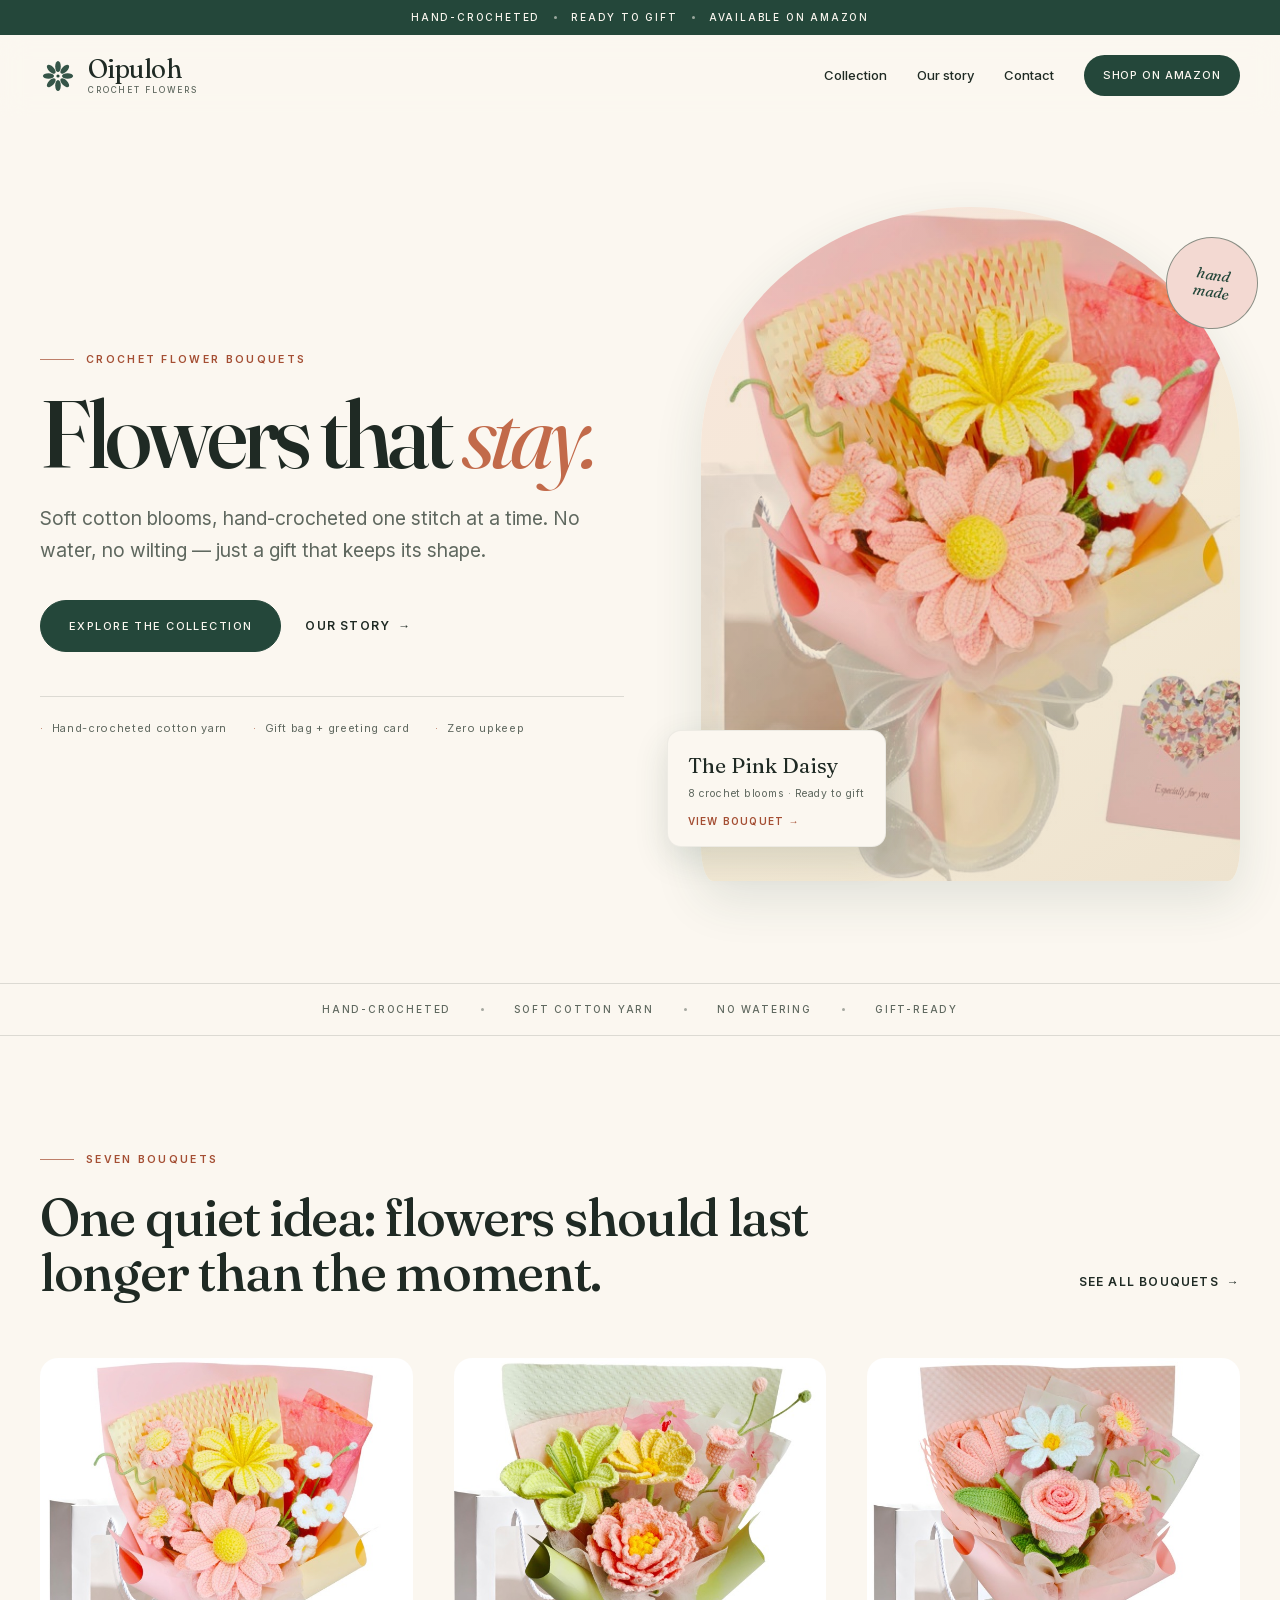
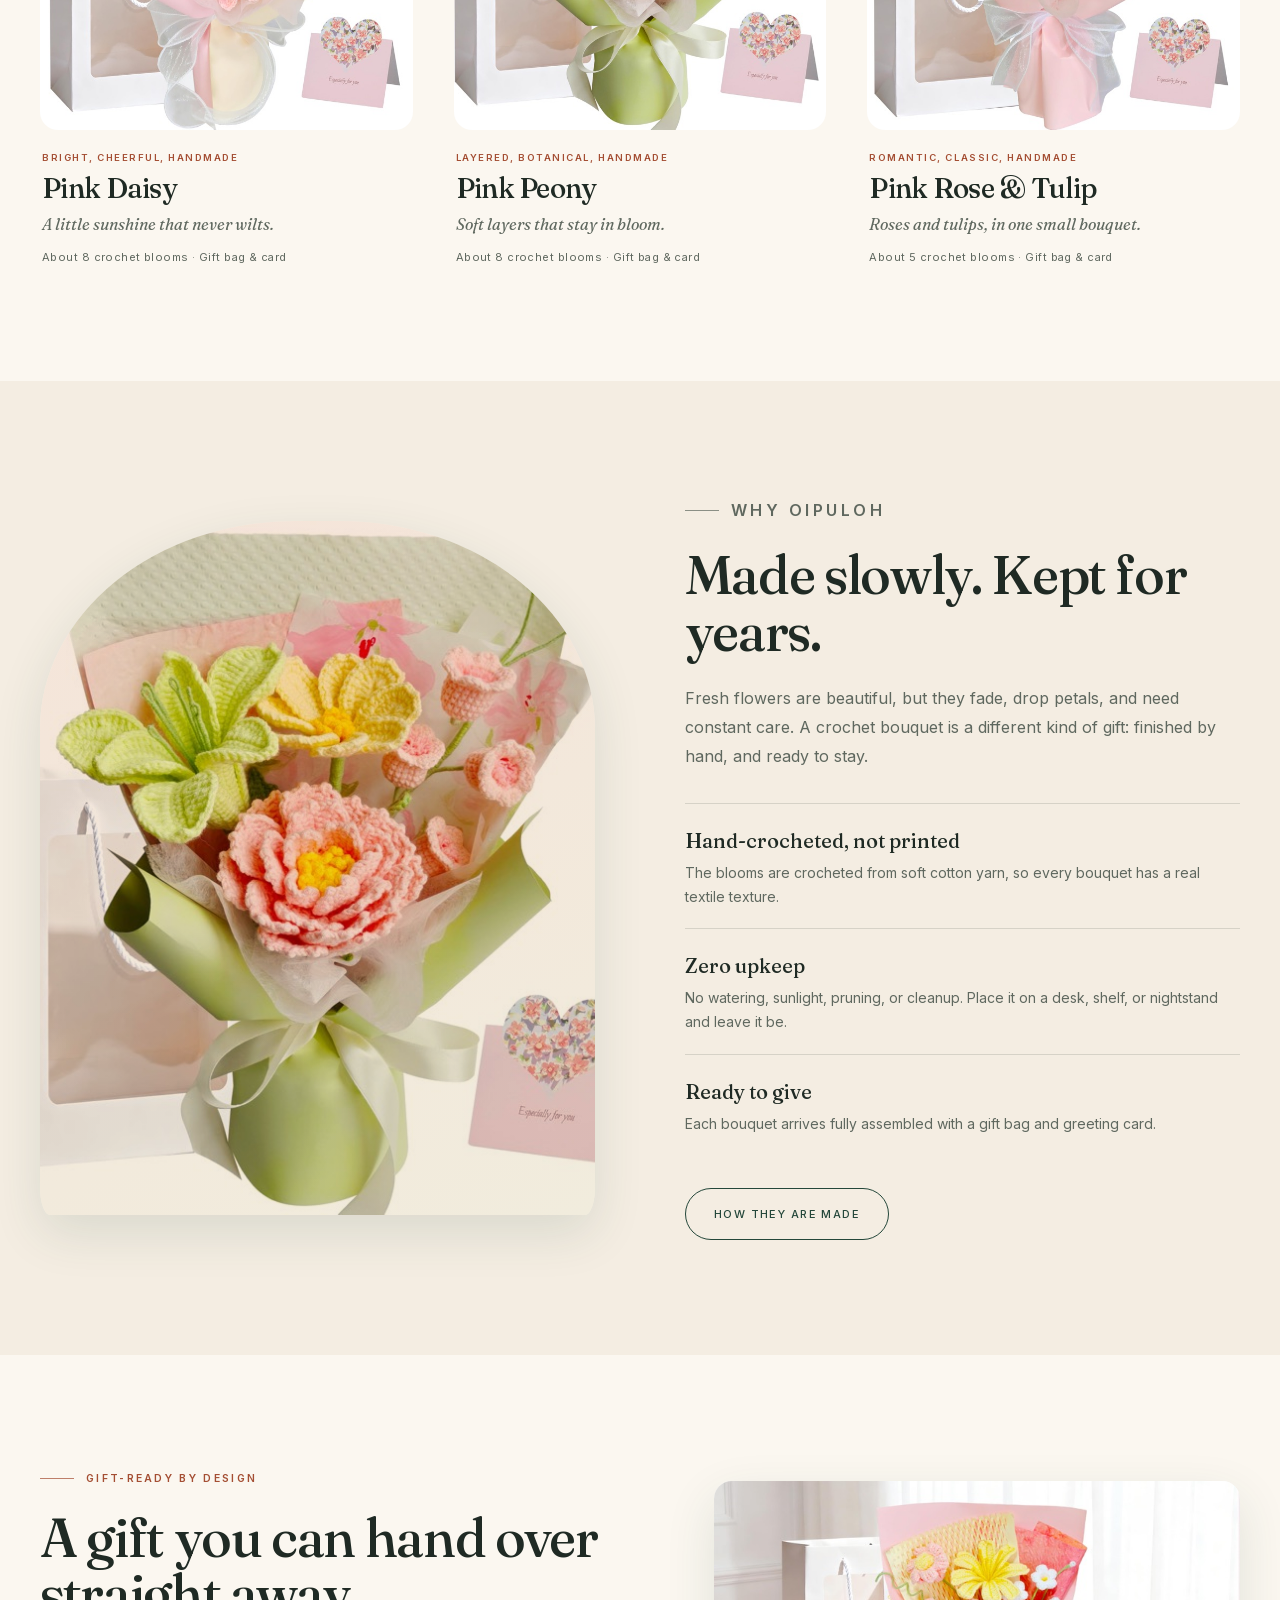
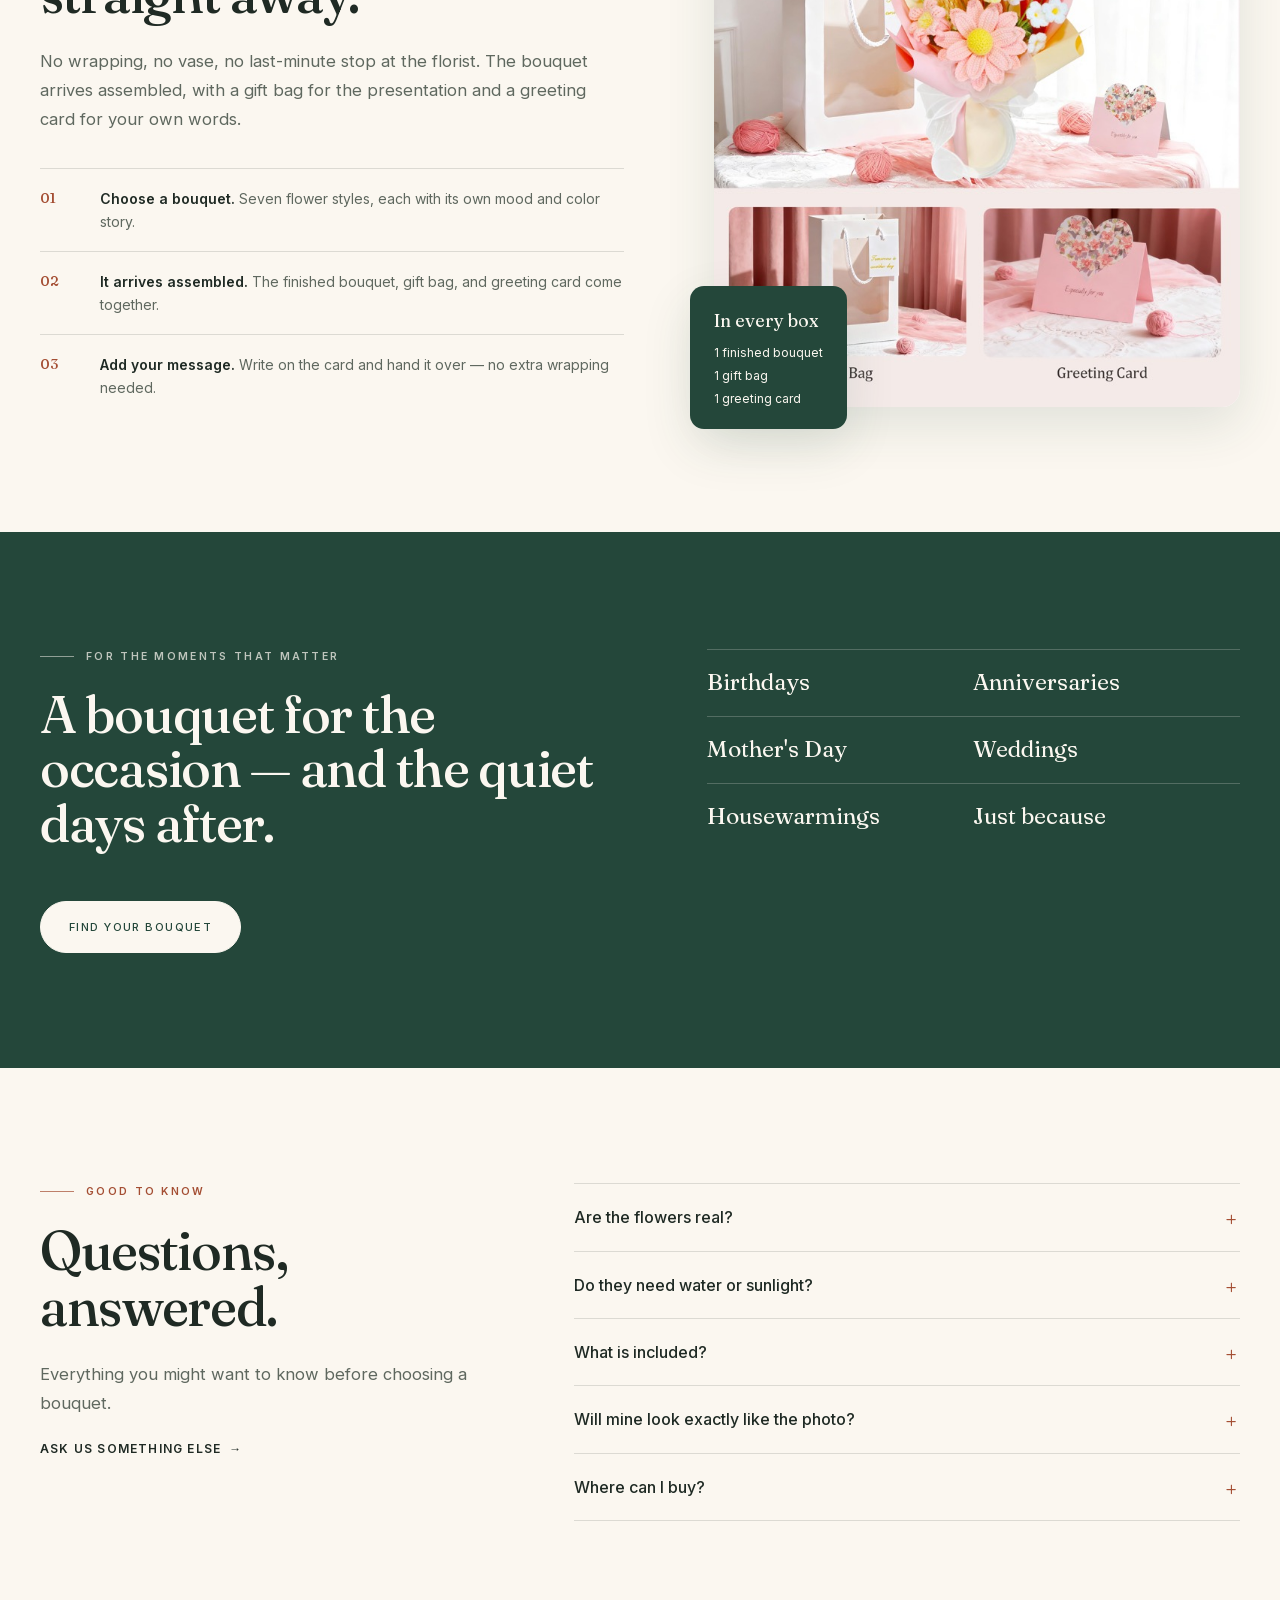
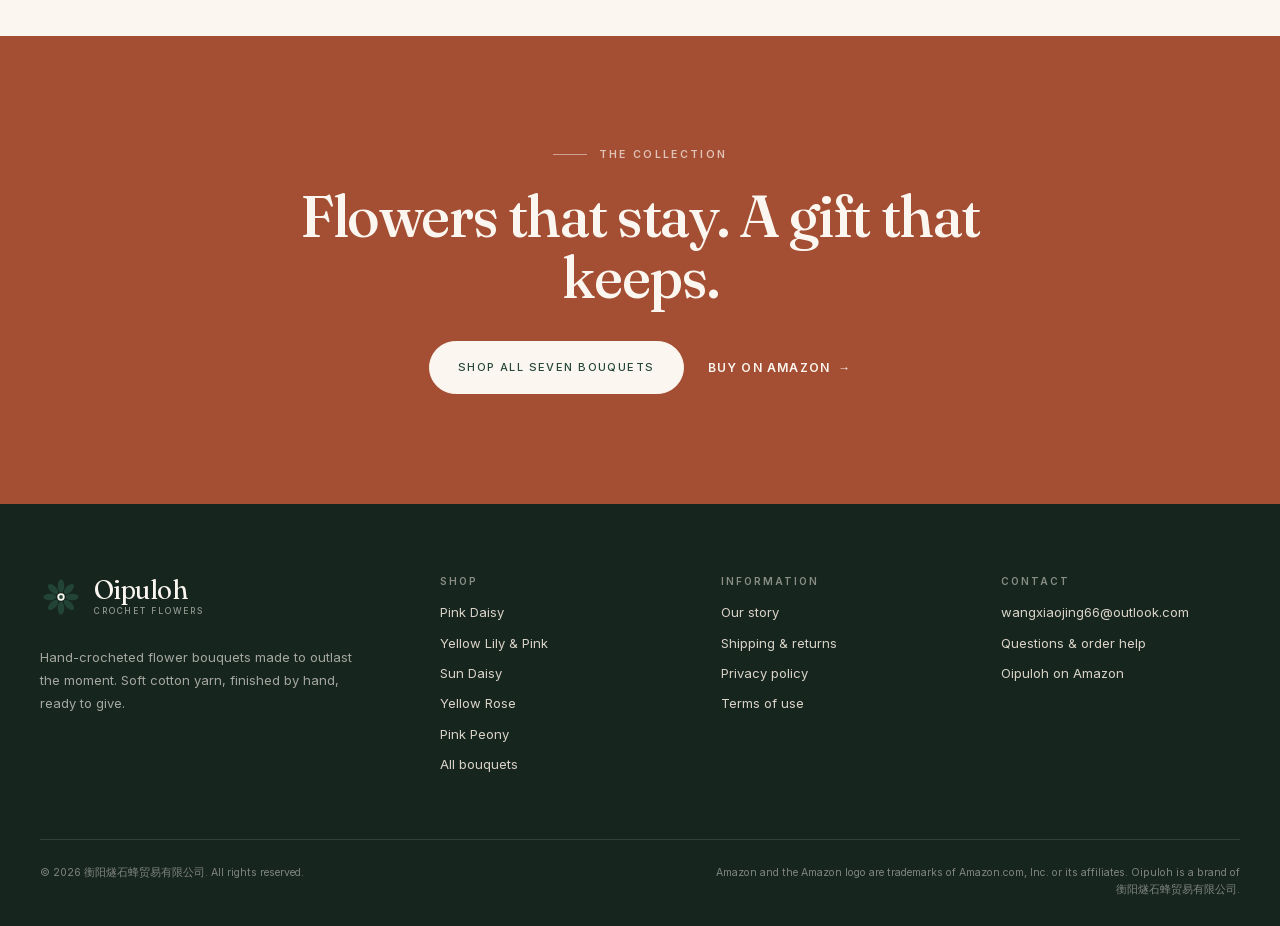
==== commit 0428b881: "Keep legal name together in footer" ====
--- a/index.html
+++ b/index.html
@@ -299,7 +299,7 @@
   </div>
   <div class="shell footer-bottom">
     <p>&copy; 2026 衡阳燧石蜂贸易有限公司. All rights reserved.</p>
-    <p class="fine">Amazon and the Amazon logo are trademarks of Amazon.com, Inc. or its affiliates. Oipuloh is a brand of 衡阳燧石蜂贸易有限公司.</p>
+    <p class="fine">Amazon and the Amazon logo are trademarks of Amazon.com, Inc. or its affiliates. Oipuloh is a brand of <span class="nowrap">衡阳燧石蜂贸易有限公司</span>.</p>
   </div>
 </footer>
 
--- a/assets/css/styles.css
+++ b/assets/css/styles.css
@@ -118,6 +118,10 @@
   clip: rect(0, 0, 0, 0);
   white-space: nowrap;
   border: 0;
+}
+
+.nowrap {
+  white-space: nowrap;
 }
 
 .skip-link {
